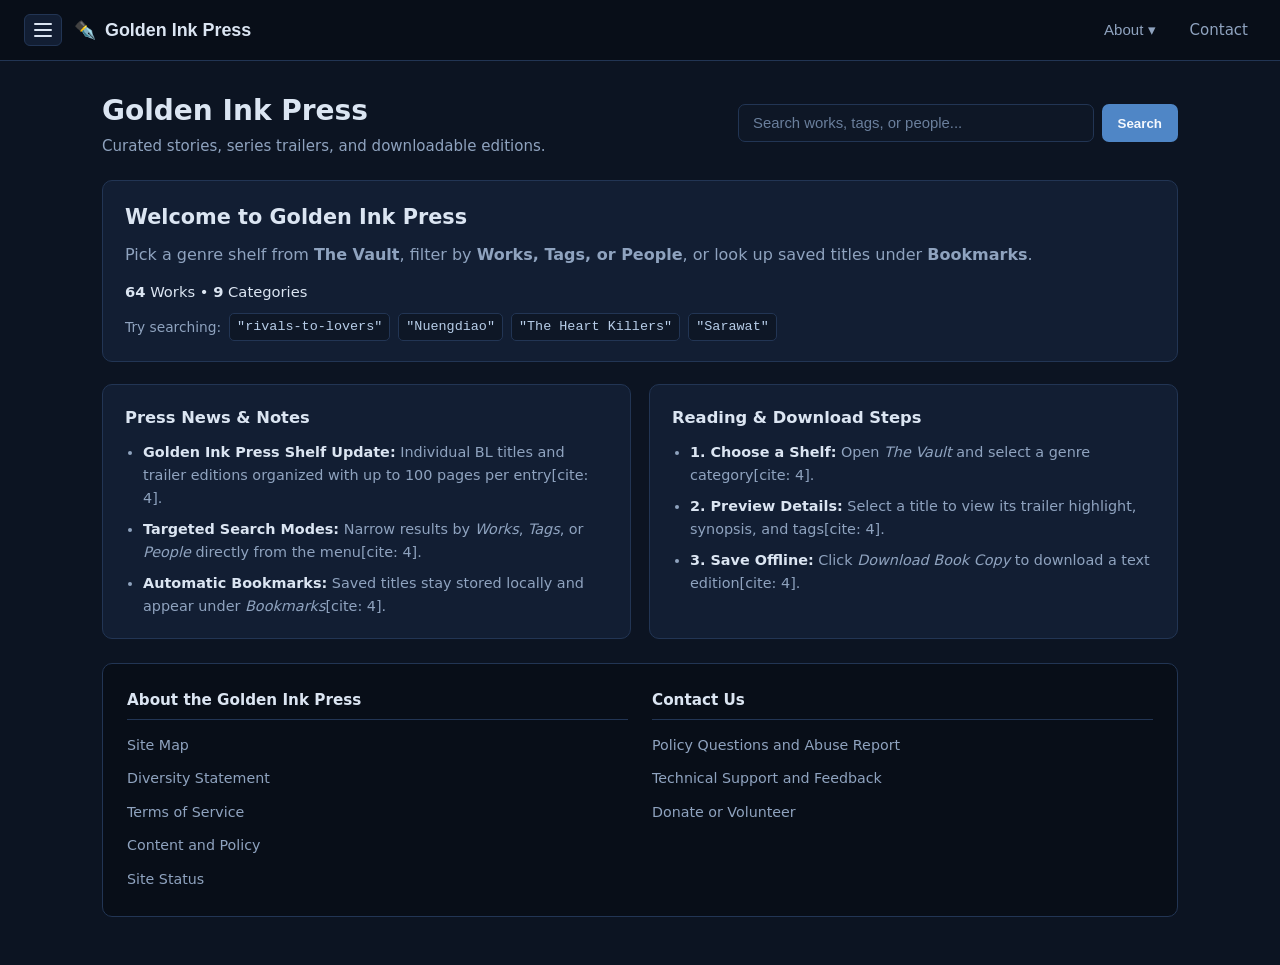
==== index.html @ 175c4838 "Add initial CSS styles for muted dark blue theme and layout structure" ====
<!DOCTYPE html>
<html lang="en">
<head>
  <meta charset="UTF-8" />
  <meta name="viewport" content="width=device-width, initial-scale=1.0" />
  <title>Golden Ink Press | Digital Library</title>
  <link rel="stylesheet" href="style.css?v=4" />
</head>
<body>

  <!-- Top Header Bar -->
  <header class="site-header">
    <div class="header-left">
      <!-- Three-line sidebar button -->
      <button
        type="button"
        id="sidebar-toggle"
        class="sidebar-trigger"
        aria-expanded="false"
        aria-controls="main-sidebar"
        title="Open Sidebar"
        onclick="window.toggleMainSidebar && window.toggleMainSidebar(event)"
      >
        <span class="hamburger-lines">
          <span></span>
          <span></span>
          <span></span>
        </span>
      </button>

      <button type="button" class="brand-btn" id="home-brand-btn" title="Return to Golden Ink Press Home">
        <span class="brand-icon">✒️</span>
        <span class="brand-name">Golden Ink Press</span>
      </button>
    </div>

    <!-- Header Navigation: About Dropdown & External Contact Link -->
    <nav class="header-nav">
      <div class="dropdown" id="about-dropdown">
        <button type="button" class="header-link dropdown-toggle" id="about-menu-btn" title="Explore News, About Us, and FAQ">
          About ▾
        </button>
        <div class="dropdown-menu" id="about-menu">
          <a href="about.html#news" title="Latest shelf additions, trailer releases, and press updates">News</a>
          <a href="about.html#about-us" title="Learn about Golden Ink Press, our story, and reader terms">About Us</a>
          <a href="about.html#faq" title="Frequently asked questions about reading, bookmarks, and downloads">FAQ</a>
        </div>
      </div>

      <a href="contact.html" class="header-link" title="Reach Golden Ink Press via Email, GitHub, WhatsApp, or Instagram">
        Contact
      </a>
    </nav>
  </header>

  <!-- Backdrop Overlay -->
  <div
    id="sidebar-backdrop"
    class="sidebar-backdrop"
    style="display: none;"
    onclick="window.closeMainSidebar && window.closeMainSidebar()"
  ></div>

  <!-- Collapsible Sidebar Drawer -->
  <aside
    id="main-sidebar"
    class="sidebar"
    aria-hidden="true"
    style="transform: translateX(-100%); z-index: 2000;"
  >
    <div class="sidebar-header">
      <div>
        <h2>Menu</h2>
        <p>Golden Ink Press</p>
      </div>
      <button
        type="button"
        id="close-sidebar-btn"
        class="close-drawer-btn"
        aria-label="Close Sidebar"
        onclick="window.closeMainSidebar && window.closeMainSidebar()"
      >✕</button>
    </div>

    <nav class="sidebar-menu" id="sidebar-menu">
      <!-- 1. THE VAULT (All Categories) -->
      <div class="menu-group">
        <button type="button" class="menu-parent" id="menu-vault-btn" aria-expanded="true">
          <span>The Vault</span>
          <span class="chev">▾</span>
        </button>
        <div class="menu-children" id="vault-categories-list"></div>
      </div>

      <!-- 2. SEARCH (Works, Tags, People) -->
      <div class="menu-group">
        <button type="button" class="menu-parent" id="menu-search-btn" aria-expanded="true">
          <span>Search</span>
          <span class="chev">▾</span>
        </button>
        <div class="menu-children">
          <button type="button" class="menu-sublink" data-search-scope="works">Works</button>
          <button type="button" class="menu-sublink" data-search-scope="tags">Tags</button>
          <button type="button" class="menu-sublink" data-search-scope="people">People</button>
        </div>
      </div>

      <!-- 3. BROWSE (Works, Bookmarks, Browse) -->
      <div class="menu-group">
        <button type="button" class="menu-parent" id="menu-browse-btn" aria-expanded="true">
          <span>Browse</span>
          <span class="chev">▾</span>
        </button>
        <div class="menu-children">
          <button type="button" class="menu-sublink" data-browse-action="works">Works</button>
          <button type="button" class="menu-sublink" data-browse-action="bookmarks">Bookmarks</button>
          <button type="button" class="menu-sublink" data-browse-action="browse">Browse</button>
        </div>
      </div>
    </nav>
  </aside>

  <!-- Main Content -->
  <main class="main-content">
    <section class="top-bar">
      <div class="hero-text">
        <h1>Golden Ink Press</h1>
        <p>Curated stories, series trailers, and downloadable editions.</p>
      </div>

      <!-- Search Form -->
      <form id="search-form" class="search-box">
        <input
          type="text"
          id="search-input"
          placeholder="Search works, tags, or people..."
          autocomplete="off"
        />
        <button type="submit" id="search-btn">Search</button>
      </form>
    </section>

    <!-- Home Welcome Banner -->
    <section id="home-banner" class="home-banner">
      <h2>Welcome to Golden Ink Press</h2>
      <p>
        Pick a genre shelf from <strong>The Vault</strong>, filter by <strong>Works, Tags, or People</strong>, or look up saved titles under <strong>Bookmarks</strong>.
      </p>
      <div class="library-stats" id="library-stats"></div>
      <div class="search-hints">
        Try searching:
        <code>"rivals-to-lovers"</code>
        <code>"Nuengdiao"</code>
        <code>"The Heart Killers"</code>
        <code>"Sarawat"</code>
      </div>
    </section>

    <!-- VIEW 1: Categories Home / Category Shelf View -->
    <div id="shelf-view">
      <div class="status-bar">
        <h3 id="current-heading">Browse Categories</h3>
        <span id="book-count">0 items</span>
      </div>
      <section id="books-container" class="books-grid"></section>
    </div>

    <!-- VIEW 2: Single Book Detail & Download Page -->
    <section id="book-detail-view" class="book-detail hidden"></section>

    <!-- Lower Highlights Section -->
    <section id="lower-grid" class="lower-grid">
      <div class="info-panel">
        <h4>Press News &amp; Notes</h4>
        <ul>
          <li><strong>Golden Ink Press Shelf Update:</strong> Individual BL titles and trailer editions organized with up to 100 pages per entry[cite: 4].</li>
          <li><strong>Targeted Search Modes:</strong> Narrow results by <em>Works</em>, <em>Tags</em>, or <em>People</em> directly from the menu[cite: 4].</li>
          <li><strong>Automatic Bookmarks:</strong> Saved titles stay stored locally and appear under <em>Bookmarks</em>[cite: 4].</li>
        </ul>
      </div>
      <div class="info-panel">
        <h4>Reading &amp; Download Steps</h4>
        <ul>
          <li><strong>1. Choose a Shelf:</strong> Open <em>The Vault</em> and select a genre category[cite: 4].</li>
          <li><strong>2. Preview Details:</strong> Select a title to view its trailer highlight, synopsis, and tags[cite: 4].</li>
          <li><strong>3. Save Offline:</strong> Click <em>Download Book Copy</em> to download a text edition[cite: 4].</li>
        </ul>
      </div>
    </section>

    <!-- Footer with External Links & Hover Tooltips -->
    <footer class="site-footer">
      <div class="footer-col">
        <h5>About the Golden Ink Press</h5>
        <ul>
          <li><a href="about.html#site-map" title="View the full map of shelves, pages, and reading sections on Golden Ink Press">Site Map</a></li>
          <li><a href="about.html#diversity-statement" title="Read our commitment to diverse stories, voices, and global genres">Diversity Statement</a></li>
          <li><a href="about.html#terms-of-service" title="Review the 2024 Golden Ink Press Terms of Service and reader rules">Terms of Service</a></li>
          <li><a href="about.html#content-policy" title="Understand content ratings, tags, and publishing standards">Content and Policy</a></li>
          <li><a href="about.html#site-status" title="Check current uptime, shelf updates, and platform availability">Site Status</a></li>
        </ul>
      </div>

      <div class="footer-col">
        <h5>Contact Us</h5>
        <ul>
          <li><a href="contact.html#policy-abuse" title="Submit policy questions or report content/copyright concerns">Policy Questions and Abuse Report</a></li>
          <li><a href="contact.html#tech-support" title="Get help with downloads, search, or leave site feedback">Technical Support and Feedback</a></li>
          <li><a href="contact.html#donate-volunteer" title="Support Golden Ink Press or volunteer as a curator">Donate or Volunteer</a></li>
        </ul>
      </div>
    </footer>
  </main>

  <!-- Toast Notification -->
  <div id="toast" class="toast hidden"></div>

  <script src="script.js?v=4"></script>
</body>
</html>
---- style.css ----
/* ==========================================================================
   GOLDEN INK PRESS — MUTED DARK BLUE & BOXED PANEL LAYOUT
   ========================================================================== */

:root {
  --bg-main: #0c1422;
  --bg-header: #080e18;
  --bg-sidebar: #09101c;
  --bg-box: #121e33;
  --bg-box-hover: #172742;
  --bg-input: #0e1726;

  --border-box: #223554;
  --border-accent: #3b6998;

  --text-main: #dbe5f2;
  --text-muted: #8fa3bf;
  --text-dim: #6a7f9c;

  --accent-primary: #4f86c6;
  --accent-primary-hover: #3f73b0;
  --accent-soft: rgba(79, 134, 198, 0.14);
  --accent-gold: #c99b3c;
  --accent-gold-soft: rgba(201, 155, 60, 0.14);
}

* {
  box-sizing: border-box;
  margin: 0;
  padding: 0;
}

html {
  scroll-behavior: smooth;
}

body {
  font-family: "Inter", system-ui, -apple-system, BlinkMacSystemFont, "Segoe UI", Roboto, sans-serif;
  background-color: var(--bg-main);
  color: var(--text-main);
  line-height: 1.6;
  min-height: 100vh;
}

.hidden {
  display: none !important;
}

/* ==========================================================================
   HEADER NAVIGATION
   ========================================================================== */
.site-header {
  position: sticky;
  top: 0;
  z-index: 1000;
  display: flex;
  justify-content: space-between;
  align-items: center;
  padding: 13px 24px;
  background-color: var(--bg-header);
  border-bottom: 1px solid var(--border-box);
}

.header-left {
  display: flex;
  align-items: center;
  gap: 12px;
}

.sidebar-trigger {
  background: var(--bg-box);
  border: 1px solid var(--border-box);
  border-radius: 6px;
  padding: 8px 9px;
  cursor: pointer;
  transition: background-color 0.2s ease, border-color 0.2s ease;
}

.sidebar-trigger:hover {
  background: var(--bg-box-hover);
  border-color: var(--border-accent);
}

.hamburger-lines {
  display: flex;
  flex-direction: column;
  gap: 4px;
  width: 18px;
}

.hamburger-lines span {
  display: block;
  height: 2px;
  width: 100%;
  background-color: var(--text-main);
  border-radius: 2px;
}

.brand-btn {
  display: inline-flex;
  align-items: center;
  gap: 9px;
  background: transparent;
  border: none;
  color: var(--text-main);
  text-decoration: none;
  font-size: 1.12rem;
  font-weight: 700;
  cursor: pointer;
}

.header-nav {
  display: flex;
  align-items: center;
  gap: 18px;
}

.header-link {
  color: var(--text-muted);
  text-decoration: none;
  background: transparent;
  border: none;
  font-size: 0.94rem;
  font-weight: 500;
  padding: 5px 8px;
  border-radius: 6px;
  cursor: pointer;
  transition: color 0.2s ease, background-color 0.2s ease;
}

.header-link:hover,
.header-link.active-page {
  color: var(--text-main);
  background-color: var(--bg-box);
}

.dropdown {
  position: relative;
}

.dropdown-menu {
  display: none;
  position: absolute;
  right: 0;
  top: calc(100% + 8px);
  background: var(--bg-box);
  border: 1px solid var(--border-box);
  border-radius: 8px;
  min-width: 165px;
  padding: 6px 0;
  flex-direction: column;
  box-shadow: 0 10px 24px rgba(0, 0, 0, 0.4);
  z-index: 1100;
}

.dropdown.open .dropdown-menu {
  display: flex;
}

.dropdown-menu a {
  padding: 9px 14px;
  color: var(--text-muted);
  text-decoration: none;
  font-size: 0.9rem;
}

.dropdown-menu a:hover {
  background: var(--bg-box-hover);
  color: var(--text-main);
}

/* ==========================================================================
   SIDEBAR DRAWER
   ========================================================================== */
.sidebar-backdrop {
  position: fixed;
  inset: 0;
  background: rgba(4, 8, 15, 0.65);
  z-index: 1900;
}

.sidebar {
  position: fixed;
  top: 0;
  left: 0;
  width: 285px;
  max-width: 85vw;
  height: 100vh;
  background: var(--bg-sidebar);
  color: var(--text-main);
  padding: 18px;
  border-right: 1px solid var(--border-box);
  overflow-y: auto;
  transition: transform 0.25s ease;
  z-index: 2000;
}

.sidebar-header {
  display: flex;
  justify-content: space-between;
  align-items: flex-start;
  padding-bottom: 14px;
  margin-bottom: 16px;
  border-bottom: 1px solid var(--border-box);
}

.sidebar-header h2 {
  font-size: 1.08rem;
}

.sidebar-header p {
  font-size: 0.82rem;
  color: var(--text-muted);
}

.close-drawer-btn {
  background: var(--bg-box);
  border: 1px solid var(--border-box);
  color: var(--text-muted);
  border-radius: 6px;
  padding: 3px 8px;
  font-size: 1rem;
  cursor: pointer;
}

.close-drawer-btn:hover {
  color: var(--text-main);
  background: var(--bg-box-hover);
}

.menu-group {
  margin-bottom: 12px;
}

.menu-parent {
  width: 100%;
  display: flex;
  justify-content: space-between;
  align-items: center;
  padding: 10px 12px;
  background: var(--bg-box);
  color: var(--text-main);
  border: 1px solid var(--border-box);
  border-radius: 7px;
  font-size: 0.94rem;
  font-weight: 600;
  cursor: pointer;
}

.menu-parent:hover {
  background: var(--bg-box-hover);
  border-color: var(--border-accent);
}

.menu-children {
  display: flex;
  flex-direction: column;
  gap: 4px;
  padding: 6px 0 4px 10px;
}

.menu-sublink {
  text-align: left;
  background: transparent;
  border: 1px solid transparent;
  color: var(--text-muted);
  padding: 7px 10px;
  border-radius: 6px;
  font-size: 0.9rem;
  cursor: pointer;
}

.menu-sublink:hover {
  background: var(--bg-box);
  border-color: var(--border-box);
  color: var(--text-main);
}

/* ==========================================================================
   MAIN CONTAINER & TOP SEARCH
   ========================================================================== */
.main-content {
  max-width: 1120px;
  margin: 0 auto;
  padding: 28px 22px 48px;
}

.page-container {
  max-width: 920px;
}

.back-btn,
.btn-back {
  display: inline-flex;
  align-items: center;
  gap: 6px;
  padding: 7px 13px;
  background: var(--bg-box);
  color: var(--text-main);
  border: 1px solid var(--border-box);
  border-radius: 7px;
  text-decoration: none;
  font-size: 0.88rem;
  font-weight: 600;
  margin-bottom: 18px;
  cursor: pointer;
}

.back-btn:hover,
.btn-back:hover {
  background: var(--bg-box-hover);
  border-color: var(--border-accent);
}

.top-bar {
  display: flex;
  flex-wrap: wrap;
  justify-content: space-between;
  align-items: center;
  gap: 18px;
  margin-bottom: 22px;
}

.hero-text h1 {
  font-size: 1.75rem;
  font-weight: 700;
  color: var(--text-main);
}

.hero-text p {
  color: var(--text-muted);
  font-size: 0.94rem;
}

.search-box {
  display: flex;
  gap: 8px;
  flex: 1 1 320px;
  max-width: 440px;
}

.search-box input {
  flex: 1;
  padding: 10px 14px;
  background: var(--bg-input);
  border: 1px solid var(--border-box);
  border-radius: 7px;
  color: var(--text-main);
  font-size: 0.93rem;
}

.search-box input::placeholder {
  color: var(--text-dim);
}

.search-box input:focus {
  outline: none;
  border-color: var(--border-accent);
}

.search-box button {
  padding: 10px 16px;
  background: var(--accent-primary);
  color: #f4f8fd;
  border: none;
  border-radius: 7px;
  font-weight: 600;
  cursor: pointer;
}

.search-box button:hover {
  background: var(--accent-primary-hover);
}

/* ==========================================================================
   BOXED SECTIONS & CARDS (Index, About, Contact)
   ========================================================================== */
.home-banner,
.page-card,
.info-panel {
  background: var(--bg-box);
  border: 1px solid var(--border-box);
  border-radius: 10px;
  padding: 20px 22px;
  margin-bottom: 22px;
}

.home-banner h2 {
  font-size: 1.3rem;
  margin-bottom: 8px;
}

.home-banner p {
  color: var(--text-muted);
}

.library-stats {
  margin-top: 12px;
  font-size: 0.92rem;
  color: var(--text-main);
}

.search-hints {
  margin-top: 10px;
  display: flex;
  flex-wrap: wrap;
  gap: 8px;
  align-items: center;
  font-size: 0.86rem;
  color: var(--text-muted);
}

.search-hints code,
code {
  background: var(--bg-input);
  border: 1px solid var(--border-box);
  color: #b7cde8;
  padding: 2px 7px;
  border-radius: 5px;
  font-size: 0.84rem;
}

/* Shelf & Book Boxes */
.status-bar {
  display: flex;
  justify-content: space-between;
  align-items: center;
  padding-bottom: 10px;
  margin-bottom: 16px;
  border-bottom: 1px solid var(--border-box);
}

.status-bar h3 {
  font-size: 1.15rem;
}

#book-count {
  font-size: 0.88rem;
  color: var(--text-muted);
}

.books-grid {
  display: grid;
  grid-template-columns: repeat(auto-fill, minmax(265px, 1fr));
  gap: 16px;
  margin-bottom: 30px;
}

.book-card {
  background: var(--bg-box);
  border: 1px solid var(--border-box);
  border-radius: 10px;
  padding: 16px;
  display: flex;
  flex-direction: column;
  gap: 9px;
  cursor: pointer;
  transition: background-color 0.18s ease, border-color 0.18s ease, transform 0.18s ease;
}

.book-card:hover {
  background: var(--bg-box-hover);
  border-color: var(--border-accent);
  transform: translateY(-2px);
}

.book-card-top {
  display: flex;
  justify-content: space-between;
  align-items: center;
  gap: 8px;
}

.badge,
.book-badge {
  display: inline-block;
  background: var(--accent-soft);
  border: 1px solid rgba(79, 134, 198, 0.32);
  color: #a9c7ea;
  padding: 2px 9px;
  border-radius: 999px;
  font-size: 0.76rem;
  font-weight: 600;
}

.pages {
  font-size: 0.82rem;
  color: var(--text-dim);
}

.book-card h4 {
  font-size: 1.06rem;
  color: var(--text-main);
}

.book-note {
  font-size: 0.85rem;
  font-weight: 500;
  color: #9cb8db;
}

.book-synopsis {
  font-size: 0.9rem;
  color: var(--text-muted);
}

.book-actions,
.detail-actions {
  display: flex;
  flex-wrap: wrap;
  gap: 8px;
  margin-top: auto;
  padding-top: 6px;
}

/* Buttons */
.btn-read,
.btn-download {
  padding: 8px 14px;
  border-radius: 7px;
  border: none;
  background: var(--accent-primary);
  color: #f4f8fd;
  font-size: 0.88rem;
  font-weight: 600;
  cursor: pointer;
  transition: background-color 0.15s ease;
}

.btn-read:hover,
.btn-download:hover {
  background: var(--accent-primary-hover);
}

.btn-bookmark {
  padding: 8px 13px;
  border-radius: 7px;
  border: 1px solid var(--border-box);
  background: var(--bg-input);
  color: var(--text-muted);
  font-size: 0.88rem;
  font-weight: 500;
  cursor: pointer;
}

.btn-bookmark:hover {
  border-color: var(--border-accent);
  color: var(--text-main);
}

.btn-bookmark.saved {
  border-color: var(--accent-gold);
  background: var(--accent-gold-soft);
  color: #e6c572;
}

/* Single Book Detail Box */
.book-detail-card {
  background: var(--bg-box);
  border: 1px solid var(--border-box);
  border-radius: 10px;
  padding: 22px;
  margin-bottom: 28px;
  display: flex;
  flex-direction: column;
  gap: 12px;
}

.detail-header {
  display: flex;
  align-items: center;
  gap: 12px;
  color: var(--text-muted);
  font-size: 0.88rem;
}

.book-detail-card h2 {
  font-size: 1.65rem;
}

.trailer-box {
  background: var(--bg-input);
  border: 1px solid var(--border-box);
  border-left: 3px solid var(--accent-primary);
  padding: 12px 14px;
  border-radius: 7px;
  color: var(--text-muted);
}

.book-tags {
  display: flex;
  flex-wrap: wrap;
  gap: 6px;
}

.tag-pill {
  background: var(--bg-input);
  border: 1px solid var(--border-box);
  color: var(--text-muted);
  padding: 3px 9px;
  border-radius: 999px;
  font-size: 0.8rem;
}

.empty-msg {
  grid-column: 1 / -1;
  background: var(--bg-box);
  border: 1px dashed var(--border-box);
  border-radius: 8px;
  padding: 18px;
  color: var(--text-muted);
}

/* ==========================================================================
   ABOUT & CONTACT BOXES (Sharpened Contact Cards)
   ========================================================================== */
.page-card h1 {
  font-size: 1.75rem;
  margin: 10px 0 10px;
}

.page-card h2 {
  font-size: 1.32rem;
  margin: 8px 0 10px;
}

.page-card h3 {
  font-size: 1.12rem;
  margin-bottom: 8px;
  color: var(--text-main);
}

.page-card p {
  color: var(--text-muted);
  margin-bottom: 10px;
}

.page-card p:last-child {
  margin-bottom: 0;
}

.inline-link {
  color: #8ab8eb;
  text-decoration: none;
}

.inline-link:hover {
  text-decoration: underline;
}

.detail-list {
  padding-left: 18px;
  display: flex;
  flex-direction: column;
  gap: 9px;
  color: var(--text-muted);
  font-size: 0.93rem;
}

.detail-list strong {
  color: var(--text-main);
}

.consent-box {
  margin-top: 16px;
  background: var(--bg-input);
  border: 1px solid var(--border-box);
  border-radius: 8px;
  padding: 16px;
  display: flex;
  flex-direction: column;
  gap: 12px;
}

.consent-item {
  display: flex;
  align-items: flex-start;
  gap: 10px;
  font-size: 0.9rem;
  color: var(--text-muted);
  cursor: pointer;
}

.consent-item input[type="checkbox"] {
  margin-top: 3px;
  accent-color: var(--accent-primary);
  width: 15px;
  height: 15px;
}

.consent-status {
  font-size: 0.88rem;
  font-weight: 500;
}

.status-dot {
  color: #56b888;
  margin-right: 5px;
}

/* Sharpened Contact Channel Boxes */
.glass-card {
  border-radius: 8px !important;
  background-color: var(--bg-input) !important;
  border: 1px solid var(--border-box) !important;
  box-shadow: inset 0 1px 0 rgba(219, 229, 242, 0.04);
}

.glass-card:hover {
  background-color: var(--bg-box-hover) !important;
  transform: translateY(-2px);
}

.contact-grid {
  display: grid;
  grid-template-columns: repeat(auto-fit, minmax(210px, 1fr));
  gap: 14px;
  margin-top: 14px;
}

.contact-card {
  display: flex;
  align-items: center;
  gap: 12px;
  padding: 14px;
  background: var(--bg-input);
  border: 1px solid var(--border-box);
  border-radius: 8px;
  text-decoration: none;
  color: var(--text-main);
  transition: background-color 0.15s ease, border-color 0.15s ease;
}

.contact-card:hover {
  background: var(--bg-box-hover);
  border-color: var(--border-accent);
}

.contact-icon {
  font-size: 1.3rem;
}

.contact-card h4 {
  font-size: 0.96rem;
}

.contact-card p {
  font-size: 0.85rem;
  color: #9cb8db;
  margin: 0;
}

.contact-form {
  display: flex;
  flex-direction: column;
  gap: 12px;
  max-width: 540px;
  margin-top: 10px;
}

.contact-form input,
.contact-form textarea {
  width: 100%;
  padding: 10px 13px;
  background: var(--bg-input);
  border: 1px solid var(--border-box);
  border-radius: 7px;
  color: var(--text-main);
  font-family: inherit;
  font-size: 0.92rem;
}

.contact-form input:focus,
.contact-form textarea:focus {
  outline: none;
  border-color: var(--border-accent);
}

/* ==========================================================================
   LOWER BOXES & STRUCTURED FOOTER
   ========================================================================== */
.lower-grid {
  display: grid;
  grid-template-columns: repeat(auto-fit, minmax(280px, 1fr));
  gap: 18px;
  margin-bottom: 24px;
}

.info-panel {
  margin-bottom: 0;
}

.info-panel h4 {
  font-size: 1.02rem;
  margin-bottom: 10px;
}

.info-panel ul {
  padding-left: 18px;
  display: flex;
  flex-direction: column;
  gap: 8px;
  font-size: 0.9rem;
  color: var(--text-muted);
}

.info-panel strong {
  color: var(--text-main);
}

.site-footer {
  display: grid;
  grid-template-columns: repeat(auto-fit, minmax(240px, 1fr));
  gap: 24px;
  background: var(--bg-header);
  border: 1px solid var(--border-box);
  border-radius: 10px;
  padding: 24px;
}

.footer-col h5 {
  font-size: 0.95rem;
  color: var(--text-main);
  margin-bottom: 12px;
  padding-bottom: 6px;
  border-bottom: 1px solid var(--border-box);
}

.footer-col ul {
  list-style: none;
  display: flex;
  flex-direction: column;
  gap: 8px;
}

.footer-col a {
  color: var(--text-muted);
  text-decoration: none;
  font-size: 0.89rem;
  transition: color 0.15s ease;
}

.footer-col a:hover {
  color: var(--text-main);
  text-decoration: underline;
}

/* Toast */
.toast {
  position: fixed;
  bottom: 20px;
  right: 20px;
  background: var(--bg-box);
  color: var(--text-main);
  border: 1px solid var(--border-accent);
  padding: 10px 16px;
  border-radius: 8px;
  font-size: 0.9rem;
  box-shadow: 0 8px 20px rgba(0, 0, 0, 0.4);
  z-index: 3000;
}

@media (max-width: 640px) {
  .site-header {
    padding: 12px 16px;
  }
  .header-nav {
    gap: 10px;
  }
  .main-content {
    padding: 20px 16px 40px;
  }
}
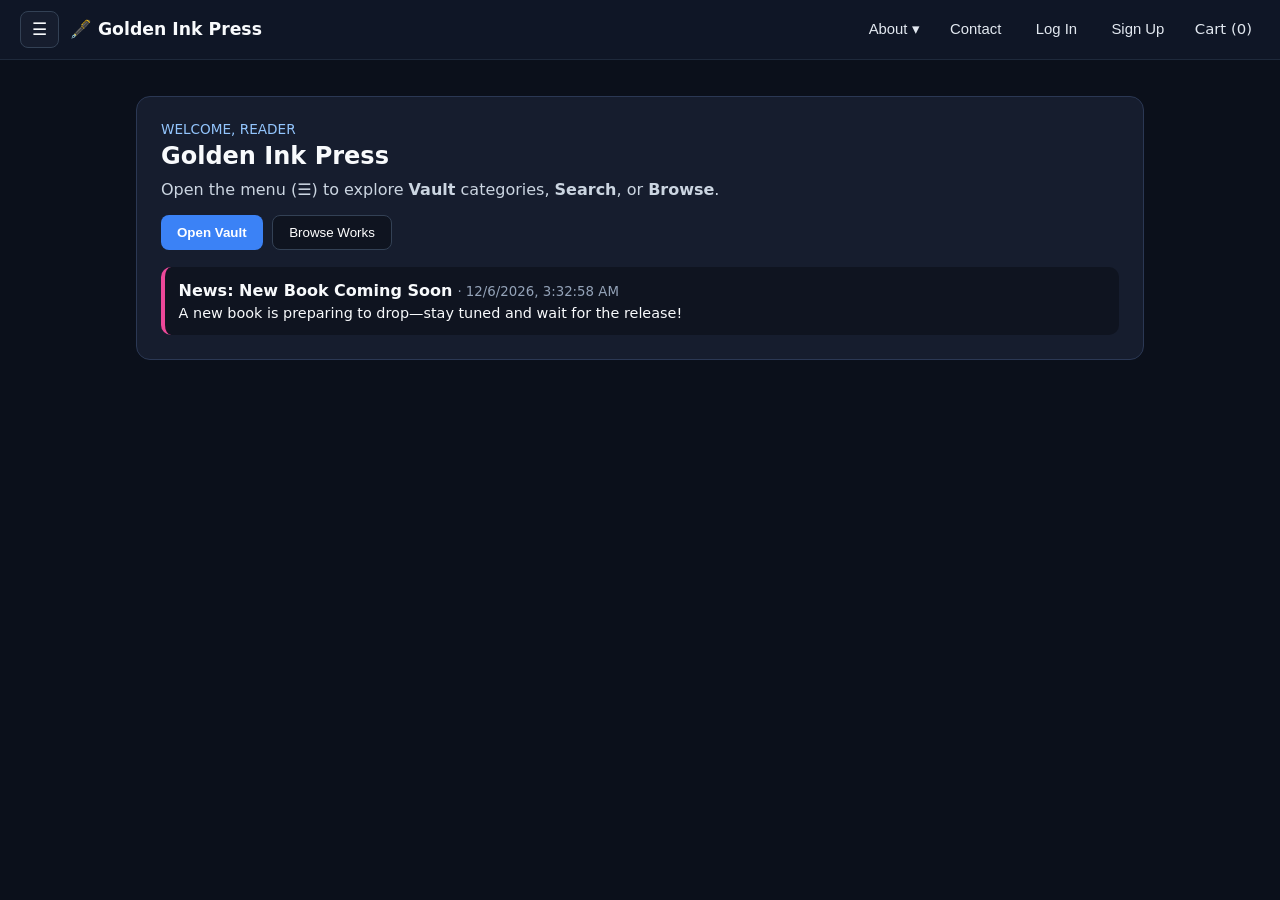
==== commit dde6edb0: "Refactor code structure and remove redundant sections for improved readability and maintainability" ====
--- a/index.html
+++ b/index.html
@@ -3,218 +3,161 @@
 <head>
   <meta charset="UTF-8" />
   <meta name="viewport" content="width=device-width, initial-scale=1.0" />
-  <title>Golden Ink Press | Digital Library</title>
-  <link rel="stylesheet" href="style.css?v=4" />
+  <title>Golden Ink Press</title>
+  <style>
+    * { box-sizing: border-box; }
+    body {
+      margin: 0;
+      font-family: system-ui, -apple-system, Segoe UI, Roboto, sans-serif;
+      background: #0b101b;
+      color: #f8fafc;
+    }
+    header {
+      position: sticky;
+      top: 0;
+      z-index: 1000;
+      display: flex;
+      align-items: center;
+      justify-content: space-between;
+      gap: 0.75rem;
+      padding: 0.7rem 1.25rem;
+      background: #0f1626;
+      border-bottom: 1px solid #1e293b;
+      flex-wrap: wrap;
+    }
+    .brand-wrap {
+      display: flex;
+      align-items: center;
+      gap: 0.7rem;
+    }
+    #menu-toggle {
+      background: #161d2e;
+      color: #f8fafc;
+      border: 1px solid #334155;
+      border-radius: 8px;
+      padding: 0.42rem 0.68rem;
+      font-size: 1.05rem;
+      cursor: pointer;
+    }
+    .brand-title {
+      font-weight: 700;
+      font-size: 1.08rem;
+      color: #f8fafc;
+      text-decoration: none;
+      white-space: nowrap;
+    }
+    .header-nav {
+      display: flex;
+      align-items: center;
+      gap: 0.9rem;
+      flex-wrap: wrap;
+    }
+    .header-nav button, .header-nav a {
+      background: transparent;
+      border: none;
+      color: #e2e8f0;
+      font-size: 0.93rem;
+      cursor: pointer;
+      text-decoration: none;
+      padding: 0.35rem 0.5rem;
+      border-radius: 6px;
+      white-space: nowrap;
+    }
+    .header-nav button:hover, .header-nav a:hover {
+      background: #1e293b;
+      color: #fff;
+    }
+    .auth-pair {
+      display: inline-flex;
+      align-items: center;
+      gap: 1.15rem;
+      margin-left: 0.25rem;
+    }
+    #sidebar-backdrop {
+      position: fixed;
+      inset: 0;
+      background: rgba(0, 0, 0, 0.55);
+      z-index: 1100;
+      display: none;
+    }
+    #sidebar {
+      position: fixed;
+      top: 0;
+      left: -285px;
+      width: 275px;
+      height: 100vh;
+      background: #111827;
+      border-right: 1px solid #2b3854;
+      padding: 1rem;
+      z-index: 1200;
+      transition: left 0.22s ease;
+      overflow-y: auto;
+    }
+    #sidebar.open {
+      left: 0;
+    }
+    #sidebar ul {
+      list-style: none;
+      padding: 0;
+      margin: 1rem 0 0;
+      display: flex;
+      flex-direction: column;
+      gap: 0.3rem;
+    }
+    .sb-sublist {
+      list-style: none;
+      padding: 0.2rem 0 0.4rem 0.85rem;
+      margin: 0;
+      display: flex;
+      flex-direction: column;
+      gap: 0.2rem;
+    }
+    #toast {
+      position: fixed;
+      bottom: 20px;
+      right: 20px;
+      background: #1e293b;
+      color: #fff;
+      border: 1px solid #3b82f6;
+      padding: 0.7rem 1rem;
+      border-radius: 10px;
+      z-index: 9999;
+      font-size: 0.9rem;
+    }
+    .hidden { display: none !important; }
+  </style>
 </head>
 <body>
-
-  <!-- Top Header Bar -->
-  <header class="site-header">
-    <div class="header-left">
-      <!-- Three-line sidebar button -->
-      <button
-        type="button"
-        id="sidebar-toggle"
-        class="sidebar-trigger"
-        aria-expanded="false"
-        aria-controls="main-sidebar"
-        title="Open Sidebar"
-        onclick="window.toggleMainSidebar && window.toggleMainSidebar(event)"
-      >
-        <span class="hamburger-lines">
-          <span></span>
-          <span></span>
-          <span></span>
-        </span>
-      </button>
-
-      <button type="button" class="brand-btn" id="home-brand-btn" title="Return to Golden Ink Press Home">
-        <span class="brand-icon">✒️</span>
-        <span class="brand-name">Golden Ink Press</span>
-      </button>
+  <header>
+    <div class="brand-wrap">
+      <button type="button" id="menu-toggle" aria-label="Open menu">☰</button>
+      <a href="#" id="brand-home" class="brand-title">🖋️ Golden Ink Press</a>
     </div>
-
-    <!-- Header Navigation: About Dropdown & External Contact Link -->
     <nav class="header-nav">
-      <div class="dropdown" id="about-dropdown">
-        <button type="button" class="header-link dropdown-toggle" id="about-menu-btn" title="Explore News, About Us, and FAQ">
-          About ▾
-        </button>
-        <div class="dropdown-menu" id="about-menu">
-          <a href="about.html#news" title="Latest shelf additions, trailer releases, and press updates">News</a>
-          <a href="about.html#about-us" title="Learn about Golden Ink Press, our story, and reader terms">About Us</a>
-          <a href="about.html#faq" title="Frequently asked questions about reading, bookmarks, and downloads">FAQ</a>
-        </div>
-      </div>
-
-      <a href="contact.html" class="header-link" title="Reach Golden Ink Press via Email, GitHub, WhatsApp, or Instagram">
-        Contact
-      </a>
+      <button type="button" id="about-btn">About ▾</button>
+      <button type="button" id="contact-btn">Contact</button>
+      <span class="auth-pair">
+        <button type="button" id="header-login-btn">Log In</button>
+        <button type="button" id="header-signup-btn">Sign Up</button>
+      </span>
+      <a href="#" id="cart-link">Cart (0)</a>
     </nav>
   </header>
 
-  <!-- Backdrop Overlay -->
-  <div
-    id="sidebar-backdrop"
-    class="sidebar-backdrop"
-    style="display: none;"
-    onclick="window.closeMainSidebar && window.closeMainSidebar()"
-  ></div>
-
-  <!-- Collapsible Sidebar Drawer -->
-  <aside
-    id="main-sidebar"
-    class="sidebar"
-    aria-hidden="true"
-    style="transform: translateX(-100%); z-index: 2000;"
-  >
-    <div class="sidebar-header">
-      <div>
-        <h2>Menu</h2>
-        <p>Golden Ink Press</p>
-      </div>
-      <button
-        type="button"
-        id="close-sidebar-btn"
-        class="close-drawer-btn"
-        aria-label="Close Sidebar"
-        onclick="window.closeMainSidebar && window.closeMainSidebar()"
-      >✕</button>
+  <div id="sidebar-backdrop"></div>
+  <aside id="sidebar">
+    <div style="display:flex;justify-content:space-between;align-items:center;">
+      <strong>Golden Ink Press</strong>
+      <button type="button" id="sidebar-close" style="background:transparent;border:1px solid #334155;color:#fff;border-radius:6px;padding:0.25rem 0.55rem;cursor:pointer;">✕</button>
     </div>
-
-    <nav class="sidebar-menu" id="sidebar-menu">
-      <!-- 1. THE VAULT (All Categories) -->
-      <div class="menu-group">
-        <button type="button" class="menu-parent" id="menu-vault-btn" aria-expanded="true">
-          <span>The Vault</span>
-          <span class="chev">▾</span>
-        </button>
-        <div class="menu-children" id="vault-categories-list"></div>
-      </div>
-
-      <!-- 2. SEARCH (Works, Tags, People) -->
-      <div class="menu-group">
-        <button type="button" class="menu-parent" id="menu-search-btn" aria-expanded="true">
-          <span>Search</span>
-          <span class="chev">▾</span>
-        </button>
-        <div class="menu-children">
-          <button type="button" class="menu-sublink" data-search-scope="works">Works</button>
-          <button type="button" class="menu-sublink" data-search-scope="tags">Tags</button>
-          <button type="button" class="menu-sublink" data-search-scope="people">People</button>
-        </div>
-      </div>
-
-      <!-- 3. BROWSE (Works, Bookmarks, Browse) -->
-      <div class="menu-group">
-        <button type="button" class="menu-parent" id="menu-browse-btn" aria-expanded="true">
-          <span>Browse</span>
-          <span class="chev">▾</span>
-        </button>
-        <div class="menu-children">
-          <button type="button" class="menu-sublink" data-browse-action="works">Works</button>
-          <button type="button" class="menu-sublink" data-browse-action="bookmarks">Bookmarks</button>
-          <button type="button" class="menu-sublink" data-browse-action="browse">Browse</button>
-        </div>
-      </div>
+    <nav>
+      <ul id="sidebar-menu"></ul>
     </nav>
   </aside>
 
-  <!-- Main Content -->
-  <main class="main-content">
-    <section class="top-bar">
-      <div class="hero-text">
-        <h1>Golden Ink Press</h1>
-        <p>Curated stories, series trailers, and downloadable editions.</p>
-      </div>
+  <main></main>
+  <div id="toast" class="hidden"></div>
 
-      <!-- Search Form -->
-      <form id="search-form" class="search-box">
-        <input
-          type="text"
-          id="search-input"
-          placeholder="Search works, tags, or people..."
-          autocomplete="off"
-        />
-        <button type="submit" id="search-btn">Search</button>
-      </form>
-    </section>
-
-    <!-- Home Welcome Banner -->
-    <section id="home-banner" class="home-banner">
-      <h2>Welcome to Golden Ink Press</h2>
-      <p>
-        Pick a genre shelf from <strong>The Vault</strong>, filter by <strong>Works, Tags, or People</strong>, or look up saved titles under <strong>Bookmarks</strong>.
-      </p>
-      <div class="library-stats" id="library-stats"></div>
-      <div class="search-hints">
-        Try searching:
-        <code>"rivals-to-lovers"</code>
-        <code>"Nuengdiao"</code>
-        <code>"The Heart Killers"</code>
-        <code>"Sarawat"</code>
-      </div>
-    </section>
-
-    <!-- VIEW 1: Categories Home / Category Shelf View -->
-    <div id="shelf-view">
-      <div class="status-bar">
-        <h3 id="current-heading">Browse Categories</h3>
-        <span id="book-count">0 items</span>
-      </div>
-      <section id="books-container" class="books-grid"></section>
-    </div>
-
-    <!-- VIEW 2: Single Book Detail & Download Page -->
-    <section id="book-detail-view" class="book-detail hidden"></section>
-
-    <!-- Lower Highlights Section -->
-    <section id="lower-grid" class="lower-grid">
-      <div class="info-panel">
-        <h4>Press News &amp; Notes</h4>
-        <ul>
-          <li><strong>Golden Ink Press Shelf Update:</strong> Individual BL titles and trailer editions organized with up to 100 pages per entry[cite: 4].</li>
-          <li><strong>Targeted Search Modes:</strong> Narrow results by <em>Works</em>, <em>Tags</em>, or <em>People</em> directly from the menu[cite: 4].</li>
-          <li><strong>Automatic Bookmarks:</strong> Saved titles stay stored locally and appear under <em>Bookmarks</em>[cite: 4].</li>
-        </ul>
-      </div>
-      <div class="info-panel">
-        <h4>Reading &amp; Download Steps</h4>
-        <ul>
-          <li><strong>1. Choose a Shelf:</strong> Open <em>The Vault</em> and select a genre category[cite: 4].</li>
-          <li><strong>2. Preview Details:</strong> Select a title to view its trailer highlight, synopsis, and tags[cite: 4].</li>
-          <li><strong>3. Save Offline:</strong> Click <em>Download Book Copy</em> to download a text edition[cite: 4].</li>
-        </ul>
-      </div>
-    </section>
-
-    <!-- Footer with External Links & Hover Tooltips -->
-    <footer class="site-footer">
-      <div class="footer-col">
-        <h5>About the Golden Ink Press</h5>
-        <ul>
-          <li><a href="about.html#site-map" title="View the full map of shelves, pages, and reading sections on Golden Ink Press">Site Map</a></li>
-          <li><a href="about.html#diversity-statement" title="Read our commitment to diverse stories, voices, and global genres">Diversity Statement</a></li>
-          <li><a href="about.html#terms-of-service" title="Review the 2024 Golden Ink Press Terms of Service and reader rules">Terms of Service</a></li>
-          <li><a href="about.html#content-policy" title="Understand content ratings, tags, and publishing standards">Content and Policy</a></li>
-          <li><a href="about.html#site-status" title="Check current uptime, shelf updates, and platform availability">Site Status</a></li>
-        </ul>
-      </div>
-
-      <div class="footer-col">
-        <h5>Contact Us</h5>
-        <ul>
-          <li><a href="contact.html#policy-abuse" title="Submit policy questions or report content/copyright concerns">Policy Questions and Abuse Report</a></li>
-          <li><a href="contact.html#tech-support" title="Get help with downloads, search, or leave site feedback">Technical Support and Feedback</a></li>
-          <li><a href="contact.html#donate-volunteer" title="Support Golden Ink Press or volunteer as a curator">Donate or Volunteer</a></li>
-        </ul>
-      </div>
-    </footer>
-  </main>
-
-  <!-- Toast Notification -->
-  <div id="toast" class="toast hidden"></div>
-
-  <script src="script.js?v=4"></script>
+  <script src="script.js"></script>
 </body>
 </html>
